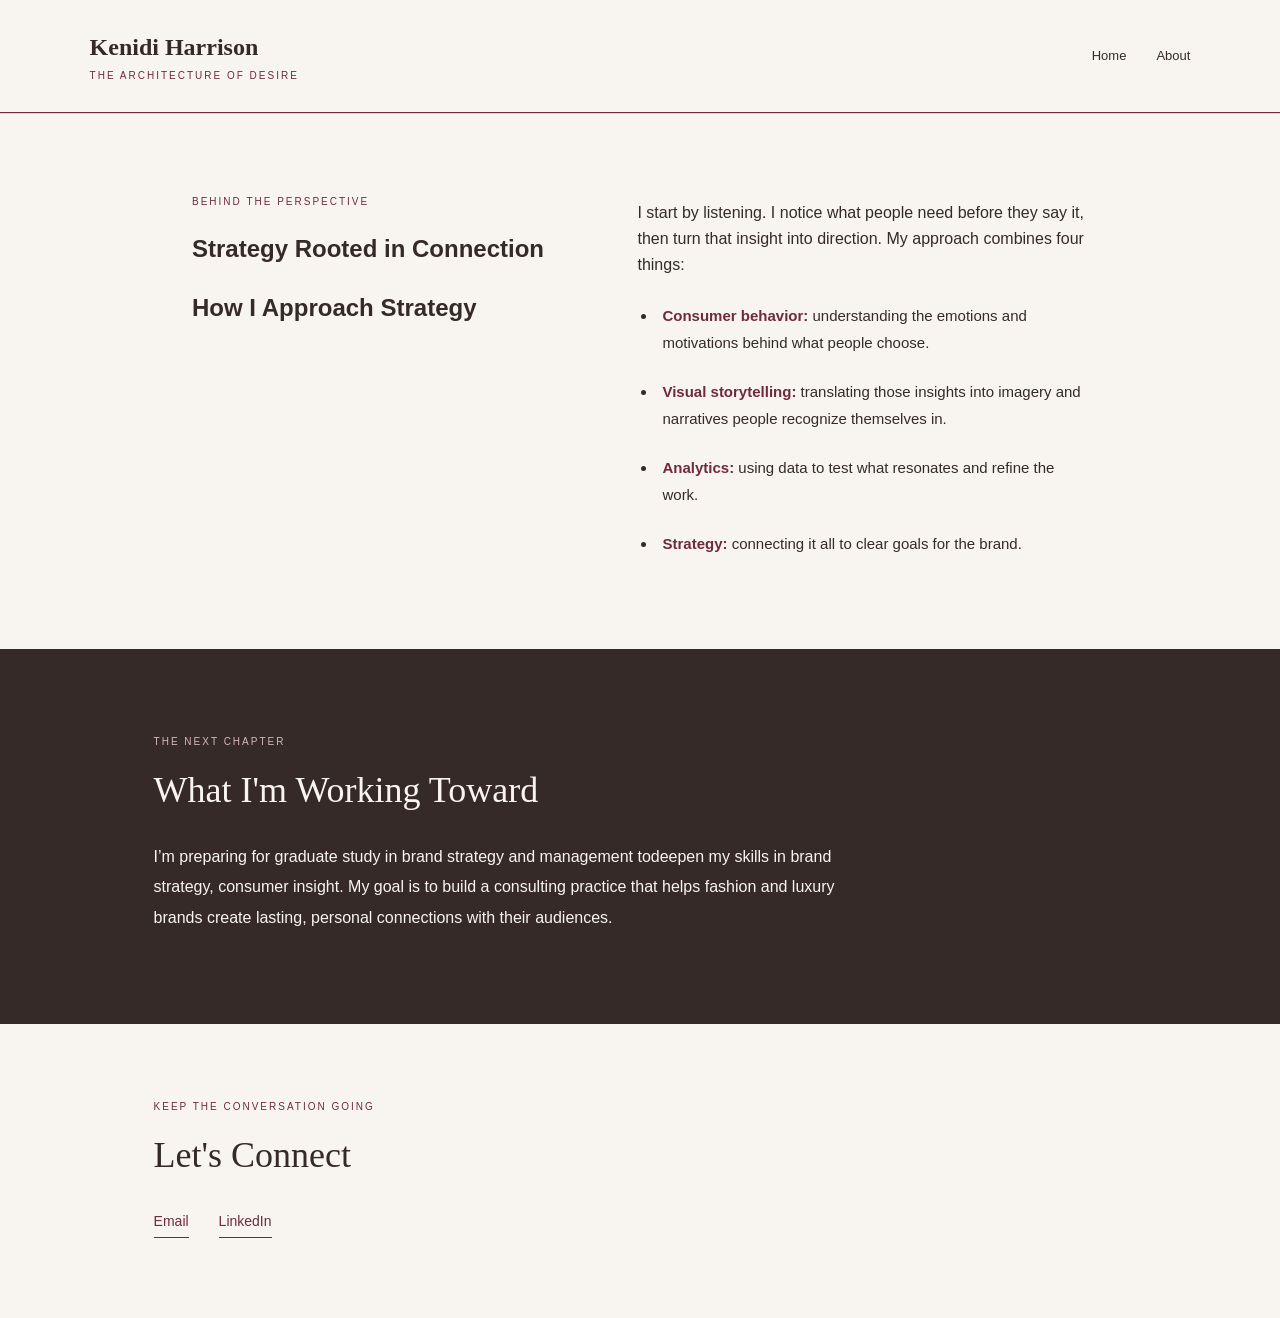
==== aboutportfolio.html @ 0a73293c "Add files via upload" ====
<!DOCTYPE html>
<html lang="en">
<head>
    <meta charset="UTF-8">
    <meta name="viewport" content="width=device-width, initial-scale=1.0">
    <title>About | The Architecture of Desire</title>
    <link rel="stylesheet" href="styles.css">
</head>

<body>
    <header>
        <div class="site-name">
            <a href="indexportfolio.html">Kenidi Harrison</a>
            <p>The Architecture of Desire</p>
        </div>

        <nav>
            <a href="indexportfolio.html">Home</a>
            <a href="aboutportfolio.html">About</a>
        </nav>
    </header>

    <main>
        <section class="about-story">
		<div class="story-heading">
            <p class="eyebrow">BEHIND THE PERSPECTIVE</p>
            <h1>Strategy Rooted in Connection</h1>
            <h2>How I Approach Strategy</h2>
			</div>
       <div class="story-text">
        <p>
            I start by listening. I notice what people need before they
            say it, then turn that insight into direction. My approach
            combines four things:
        </p>

        <ul class="strategy-list">
            <li>
                <strong>Consumer behavior:</strong>
                understanding the emotions and motivations behind what
                people choose.
            </li>
            <li>
                <strong>Visual storytelling:</strong>
                translating those insights into imagery and narratives
                people recognize themselves in.
            </li>
            <li>
                <strong>Analytics:</strong>
                using data to test what resonates and refine the work.
            </li>
            <li>
                <strong>Strategy:</strong>
                connecting it all to clear goals for the brand.
            </li>
        </ul>
    </div>
</section>

<section class="working-toward">
    <p class="eyebrow">THE NEXT CHAPTER</p>
    <h2>What I'm Working Toward</h2>

    <p>
        I’m preparing for graduate study in brand strategy and management todeepen my skills in brand strategy, consumer insight.
		My goal is to build a consulting practice that helps fashion and luxury brands create lasting, personal connections with their audiences.
    </p>
</section>

<section class="connect-section">
    <p class="eyebrow">KEEP THE CONVERSATION GOING</p>
    <h2>Let's Connect</h2>

    <div class="connect-links">
        <a href="mailto:kenidiharrison@gmail.com">Email</a>
        <a href="https://www.linkedin.com/in/kenidi-harrison-039213188/?lipi=urn%3Ali%3Apage%3Ad_flagship3_profile_view_base_contact_details%3BjHnltt2kTHScvM%2Fz82ttsQ%3D%3D" target="_blank">LinkedIn</a>
    </div>
</section>

    </main>
</body>
</html>
---- styles.css ----
/* THE ARCHITECTURE OF DESIRE
   Homepage stylesheet
   Color palette:
   Burgundy: #6F2B3A
   Dark brown: #352A27
   Cream: #F8F5F0
*/

:root {
    --burgundy: #6F2B3A;
    --brown: #352A27;
    --cream: #F8F5F0;
    --muted: #857873;
    --line: #DCD2CA;
    --white: #FFFFFF;
}

a {
    color: var(--brown);
    text-decoration: none;
}
* {
    box-sizing: border-box;
}

html {
    scroll-behavior: smooth;
}

body {
    margin: 0;
    background-color: var(--cream);
    color: var(--brown);
    font-family: Arial, Helvetica, sans-serif;
    line-height: 1.6;
}


header {
    display: flex;
    justify-content: space-between;
    align-items: center;
    padding: 28px 7%;
    border-bottom: 1px solid var(--burgundy);
}
.site-name a {
    font-family: Georgia, "Times New Roman", serif;
    font-size: 24px;
    font-weight: bold;
}
.site-name p{
	          margin: 2px 0 0;
			  color: var(--burgundy);
			  font-size: 10px;
			  letter-spacing: 2px;
			  text-transform: uppercase;
}


nav {
    display: flex;
	flex-direction: row;
    align-items: center;
    gap: 30px;
}

nav a {
    display: block;
    font-size: 13px;
    white-space: nowrap;
}

nav a:hover {
    color: var(--burgundy);
}

.intro {
    display: flex;
    align-items: center;
    gap: 50px;
    padding: 70px 7%;
}

.intro-text {
    flex: 1;
}

.intro-text h1 {
    font-family: Georgia, "Times New Roman", serif;
    font-size: 48px;
    font-weight: normal;
    line-height: 1.1;
    color: var(--brown);
}

.intro-text p {
    font-size: 15px;
    line-height: 1.8;
}

.eyebrow {
    color: var(--burgundy);
    font-size: 10px;
    letter-spacing: 2px;
    text-transform: uppercase;
}

.intro-image {
    flex: 0 0 35%;
}

.intro-image img {
    display: block;
    width: 100%;
    max-width: 320px;
    height: auto;
    object-fit: contain;
    margin: 0 auto;
}
.featured-container {
    width: 100%;
}

.featured-story {
    display: flex;
    flex-direction: row;
    align-items: center;
    gap: 45px;
    margin-bottom: 50px;
    width: 100%;
}

.feature-card {
    position: relative;
    display: block;
    flex: 1;
    min-width: 0;
    height: 350px;
    overflow: hidden;
}

.feature-card img {
    width: 100%;
    height: 100%;
    object-fit: contain;
    background-color: #F8F5F0;
}

.story-description {
    flex: 1;
    min-width: 0;
    padding: 20px;
}

.story-description p {
    font-family: Arial, sans-serif;
    font-size: 16px;
    line-height: 1.8;
    color: #655650;
    margin: 0;
}

@media (max-width: 600px) {
    .featured-story {
        flex-direction: column;
        gap: 15px;
    }

    .feature-card {
        width: 100%;
        flex: auto;
    }

    .story-description {
        width: 100%;
        padding: 10px 0;
    }
}


/* ABOUT PAGE */

.about-intro {
    padding: 90px 12% 100px;
    max-width: 1100px;
}

.about-intro h1 {
    max-width: 800px;
    margin: 18px 0 25px;
    font-family: Georgia, "Times New Roman", serif;
    font-size: 52px;
    font-weight: normal;
    line-height: 1.15;
    color: var(--brown);
}

.about-lead {
    max-width: 550px;
    font-size: 17px;
    line-height: 1.9;
    color: var(--muted);
}
.about-intro {
    padding: 90px 15% 100px;
    max-width: 1100px;
}
.about-story {
    display: grid;
    grid-template-columns: 1fr 1.2fr;
    gap: 70px;
    padding: 70px 15%;
    background-color: var(--cream);
    border-top: 1px solid var(--line);
}
/* STRATEGY APPROACH */

.strategy-list {
    padding-left: 20px;
    margin-top: 25px;
}

.strategy-list li {
    padding-left: 5px;
    margin-bottom: 22px;
    font-size: 15px;
    line-height: 1.8;
}

.strategy-list strong {
    color: var(--burgundy);
}

/* WHAT I'M WORKING TOWARD */

.working-toward {
    padding: 75px 12%;
    background-color: var(--brown);
    color: var(--cream);
}

.working-toward .eyebrow {
    color: #D8B7BE;
}

.working-toward h2,
.connect-section h2 {
    font-family: Georgia, "Times New Roman", serif;
    font-size: 36px;
    font-weight: normal;
    margin: 12px 0 22px;
}

.working-toward > p:last-child {
    max-width: 720px;
    font-size: 16px;
    line-height: 1.9;
}

/* LET'S CONNECT */

.connect-section {
    padding: 65px 12% 80px;
}

.connect-links {
    display: flex;
    flex-wrap: wrap;
    gap: 30px;
    margin-top: 25px;
}

.connect-links a {
    color: var(--burgundy);
    border-bottom: 1px solid var(--burgundy);
    padding-bottom: 5px;
    font-size: 14px;
}

.connect-links a:hover {
    color: var(--brown);
    border-color: var(--brown);
}
.portfolio-card p {
    max-width: 620px;
    font-size: 14px;
    line-height: 1.9;
}

.portfolio-card a {
    display: inline-block;
    margin-top: 10px;
    color: var(--burgundy);
    border-bottom: 1px solid var(--burgundy);
    padding-bottom: 4px;
    font-size: 13px;
}
.portfolio-intro {
    padding: 80px 15% 65px;
}
.portfolio-projects {
    padding: 10px 15% 70px;
}


/* =========================================
   CULTURE OF WELLNESS CASE STUDY
   ========================================= */

/* CASE STUDY INTRODUCTION */

.case-hero {
    padding: 35px 15% 55px;
    background-color: var(--cream);
    color: var(--brown);
}

.case-hero h1 {
    color: var(--brown);
}

.skills-line {
    margin-top: 30px;
    font-size: 12px;
    line-height: 1.8;
    color: var(--muted);
}


/* HERO IMAGE */

.wellness-hero-image {
    padding: 0 15% 50px;
    background-color: var(--cream);
}

.wellness-hero-image img {
    display: block;
    width: 100%;
    max-height: 350px;
    margin-left: auto;
    object-fit: contain;
}


/* APPROACH, BROCHURES AND PROGRAMMING */

.approach-section,
.brochure-section,
.programming-section,
.reflection-section {
    padding: 70px 15%;
    border-bottom: 1px solid var(--line);
    background-color: var(--cream);
    color: var(--brown);
}

.approach-heading,
.gallery-heading {
    max-width: 680px;
    margin-bottom: 35px;
}

.approach-heading h2,
.gallery-heading h2,
.website-copy h2,
.reflection-section h2 {
    margin: 12px 0 18px;
    color: var(--brown);
    font-family: Georgia, "Times New Roman", serif;
    font-size: 36px;
    font-weight: normal;
    line-height: 1.2;
}

.approach-heading > p:last-child,
.gallery-heading > p:last-child {
    color: var(--muted);
    font-size: 15px;
    line-height: 1.9;
}



/* CHALLENGE AND APPROACH */

.challenge-approach {
    width: 70%;
    max-width: 1000px;
    margin: 60px auto;
    display: grid;
    grid-template-columns: 1fr 1fr;
    gap: 60px;
    align-items: start;
    box-sizing: border-box;
}

.challenge-approach .challenge,
.challenge-approach .approach {
    width: 100%;
    margin: 0;
    padding: 0px;
    min-width: 0;
    box-sizing: border-box;
}

.challenge-approach h2 {
    margin-top: 10px;
    margin-bottom: 20px;
}

.challenge-approach p {
    line-height: 1.8;
    overflow-wrap: break-word;
}


/* BROCHURE GALLERY */
.brochure-gallery {
    display: grid;
    grid-template-columns: repeat(2, 1fr);
    gap: 30px;
    max-width: 1000px;
    margin: 40px auto 0;
}

.brochure-gallery figure {
    margin: 0;
}

.brochure-gallery img {
    width: 100%;
    height: 300px;
    object-fit: contain;
    display: block;
}

.brochure-gallery figcaption {
    display: flex;
    justify-content: space-between;
    margin-top: 12px;
}

.brochure-gallery figcaption span:last-child {
    color: var(--muted);
}

.gallery-note,
.image-caption,
.partner-note {
    color: var(--muted);
    font-size: 12px;
    line-height: 1.8;
}
.brochure-section,
.programming-section 
.website-section,
.reflection-section,
.design-principles {
    width: 70%;
    max-width: 1000px;
    margin: 80px auto;
    box-sizing: border-box;
}
    


.gallery-heading {
    width: 100%;
    max-width: none;
    margin: 0 0 35px;
    box-sizing: border-box;
}

/* WEBSITE FEATURE
   Text on the left, screenshot on the right */

.website-section {
    width: 70%;
    max-width: 1000px;
    margin: 80px auto;
    display: grid;
    grid-template-columns: 1fr 1fr;
    gap: 50px;
    align-items: center;
    box-sizing: border-box;
}

.website-copy {
    width: 100%;
    min-width: 0;
    margin: 0;
    box-sizing: border-box;
}

.website-image {
    width: 100%;
    min-width: 0;
    box-sizing: border-box;
}

.website-image img {
    display: block;
    width: 100%;
    height: auto;
}
}

/* Keep the screenshot clickable */

.website-image a {
    display: block;
    cursor: pointer;
}

.website-image a:hover img {
    opacity: 0.85;
    transition: opacity 0.2s ease;
}


/* PROPOSED PROGRAMMING */

.program-feature {
    padding: 35px;
    background-color: var(--white);
    border-left: 3px solid var(--burgundy);
}

.program-feature h3 {
    margin: 12px 0;
    font-family: Georgia, "Times New Roman", serif;
    font-size: 30px;
    font-weight: normal;
}

.program-feature p:last-child {
    font-size: 14px;
    line-height: 1.9;
}

.program-ideas {
    display: grid;
    grid-template-columns: repeat(2, minmax(0, 1fr));
    gap: 40px;
    margin-top: 30px;
}

.program-ideas article {
    padding-top: 20px;
    border-top: 1px solid var(--line);
}

.partner-list {
    margin-top: 45px;
    padding-top: 25px;
    border-top: 1px solid var(--line);
}

.partner-list > p:not(.eyebrow) {
    font-size: 14px;
    line-height: 1.9;
}


/* DESIGN PRINCIPLES */

.design-list {
    padding: 12%;
    list-style: none;
}

.design-list li {
    display: flex;
    flex-direction: column;
    gap: 5px;
    padding: 18px 12%;
    border-bottom: 1px solid var(--line);
}

.design-list strong {
    color: var(--burgundy);
    font-size: 14px;
}

.design-list span {
    font-size: 14px;
    line-height: 1.8;
}



/* REFLECTION */

.reflection-section h2 {
    max-width: 650px;
}

.reflection-section > p:not(.eyebrow),
.case-ending > p:not(.eyebrow) {
    max-width: 720px;
    margin-bottom: 28px;
    font-size: 15px;
    line-height: 1.9;
}


/* FINAL CASE STUDY SECTION */

.case-ending {
    padding: 70px 15%;
    background-color: var(--brown);
    color: var(--cream);
}

.case-ending .eyebrow {
    color: #D8B7BE;
}

.case-ending h2 {
    color: var(--cream);
    font-family: Georgia, "Times New Roman", serif;
    font-size: 36px;
    font-weight: normal;
}

.case-ending > p:not(.eyebrow) {
    max-width: 700px;
}

@media (max-width: 700px) {
    .challenge-approach,
    .brochure-section,
    .programming-section,
    .website-section {
        width: 84%;
        grid-template-columns: 1fr;
        gap: 30px;
    }
}

/* JAMES AVERY CASE STUDY */

.james-avery-case h2 {
    color: var(--brown);
    font-family: Georgia, "Times New Roman", serif;
    font-size: 34px;
    font-weight: normal;
    line-height: 1.25;
}

.james-avery-case h3 {
    color: var(--brown);
    font-family: Georgia, "Times New Roman", serif;
    font-size: 23px;
    font-weight: normal;
}

.james-challenge {
    width: 70%;
    max-width: 1000px;
    margin: 80px auto;
    display: grid;
    grid-template-columns: 0.8fr 1.2fr;
    gap: 60px;
    align-items: start;
}

.james-challenge p,
.james-approach p,
.james-mockup-section > p,
.james-results p,
.james-reflection p,
.james-takeaway p,
.james-future p {
    line-height: 1.8;
}

.james-approach {
    width: 70%;
    max-width: 1000px;
    margin: 100px auto;
}

.james-section-heading {
    max-width: 650px;
    margin-bottom: 45px;
}

.james-approach-list article {
    display: grid;
    grid-template-columns: 55px 1fr;
    gap: 25px;
    padding: 30px 0;
    border-top: 1px solid var(--line);
}

.approach-number {
    color: var(--burgundy);
    font-family: Georgia, "Times New Roman", serif;
    font-size: 25px;
}

.james-approach-list h3 {
    margin-top: 0;
    margin-bottom: 10px;
}

.james-approach-list p {
    margin-top: 0;
    max-width: 650px;
}

.james-mockup-section {
    width: 70%;
    max-width: 1000px;
    margin: 100px auto;
}

.james-mockup-section > p:not(.eyebrow) {
    max-width: 650px;
}

.james-mockup {
    margin: 40px 0 0;
}

.james-mockup img {
    display: block;
    width: 70%;
    max-width: 650px;
    height: auto;
    border: 1px solid var(--line);
    margin: 0 auto;
}

.james-mockup figcaption {
    margin-top: 12px;
    color: var(--muted);
    font-size: 13px;
    line-height: 1.6;
}

.james-results {
    width: 70%;
    max-width: 1000px;
    margin: 100px auto;
}

.james-results-grid {
    display: grid;
    grid-template-columns: repeat(3, 1fr);
    gap: 35px;
    margin-top: 40px;
}

.james-results-grid article {
    border-top: 1px solid var(--line);
    padding-top: 20px;
}

.james-results-grid .result-number {
    color: var(--burgundy);
    font-family: Georgia, "Times New Roman", serif;
    font-size: 24px;
}

.james-results-grid h3 {
    margin-bottom: 10px;
}

.james-reflection,
.james-takeaway,
.james-future {
    width: 70%;
    max-width: 800px;
    margin: 100px auto;
}

.james-future {
    padding-bottom: 70px;
    border-bottom: 1px solid var(--line);
}

.james-future a {
    display: inline-block;
    margin-top: 15px;
    color: var(--burgundy);
    text-decoration: none;
}

.james-future a:hover {
    text-decoration: underline;
}

@media (max-width: 700px) {
    .james-challenge,
    .james-approach,
    .james-mockup-section,
    .james-results,
    .james-reflection,
    .james-takeaway,
    .james-future {
        width: 84%;
    }

    .james-challenge {
        grid-template-columns: 1fr;
        gap: 15px;
    }

    .james-results-grid {
        grid-template-columns: 1fr;
        gap: 25px;
    }

    .james-approach-list article {
        grid-template-columns: 40px 1fr;
        gap: 15px;
    }

    .james-avery-case h2 {
        font-size: 29px;
    }
    }


/* SELECTED WORK GALLERY */

.gallery-page {
    background-color: var(--cream);
    padding-bottom: 80px;
}

.gallery-intro {
    width: 70%;
    max-width: 1000px;
    margin: 0 auto;
    padding: 90px 0 45px;
    box-sizing: border-box;
}

.gallery-intro h1 {
    color: var(--brown);
    font-family: Georgia, "Times New Roman", serif;
    font-size: 54px;
    font-weight: normal;
    margin: 15px 0 20px;
}

.gallery-intro > p:last-child {
    max-width: 620px;
    color: var(--brown);
    line-height: 1.8;
}

.gallery-section {
    width: 70%;
    max-width: 1000px;
    margin: 0 auto;
    padding: 35px 0 45px;
    box-sizing: border-box;
}

.gallery-section-heading {
    max-width: 680px;
    margin-bottom: 30px;
}

.gallery-section-heading h2 {
    color: var(--brown);
    font-family: Georgia, "Times New Roman", serif;
    font-size: 34px;
    font-weight: normal;
    line-height: 1.25;
    margin: 12px 0;
}

.gallery-section-heading > p:last-child {
    color: var(--muted);
    font-size: 15px;
    line-height: 1.8;
}

.gallery-page .eyebrow {
    color: var(--burgundy);
    font-size: 11px;
    letter-spacing: 1.5px;
    line-height: 1.6;
}

.gallery-grid {
    display: grid;
    grid-template-columns: repeat(2, minmax(0, 1fr));
    gap: 40px 30px;
}

.gallery-item {
    margin: 0;
    min-width: 0;
}


.gallery-page .gallery-item img {
    display: block;
    width: 150%;
    max-width: 400px;
    height: 380px;
    object-fit: contain;
    margin: 0 auto;
}
.gallery-caption {
    padding-top: 14px;
}

.gallery-caption h3 {
    color: var(--brown);
    font-family: Georgia, "Times New Roman", serif;
    font-size: 22px;
    font-weight: normal;
    margin: 0 0 8px;
}

.gallery-caption p {
    color: var(--muted);
    font-size: 13px;
    line-height: 1.7;
    margin: 0;
}


/* BACK TO HOME */

.gallery-back {
    width: 75%;
    max-width: 1000px;
    margin: 45px auto 0;
}

.gallery-back a {
    color: var(--burgundy);
    text-decoration: none;
}

.gallery-back a:hover {
    text-decoration: underline;
}

/* MOBILE LAYOUT */

@media (max-width: 700px) {

    .gallery-intro,
    .gallery-section,
    .gallery-back {
        width: 700%;
    }

    .gallery-intro {
        padding-top: 60px;
    }

    .gallery-intro h1 {
        font-size: 42px;
   }
    .gallery-section {
        padding: 25px 0 35px;
   }

    .gallery-section-heading h2 {
        font-size: 29px;
    }

    .gallery-grid {
        grid-template-columns: 1fr;
        gap: 30px;
    }
}

/* CONSISTENT SECTION HEADING ALIGNMENT */

.approach-heading,
.gallery-heading,
.website-copy,
.reflection-section,
.design-principles .case-copy {
    padding-left: 0;
    margin-left: 0;
}

.approach-heading h2,
.gallery-heading h2,
.website-copy h2,
.design-principles h2,
.reflection-section h2 {
    padding: 0;
    margin-left: 0;
    text-align: left;
}
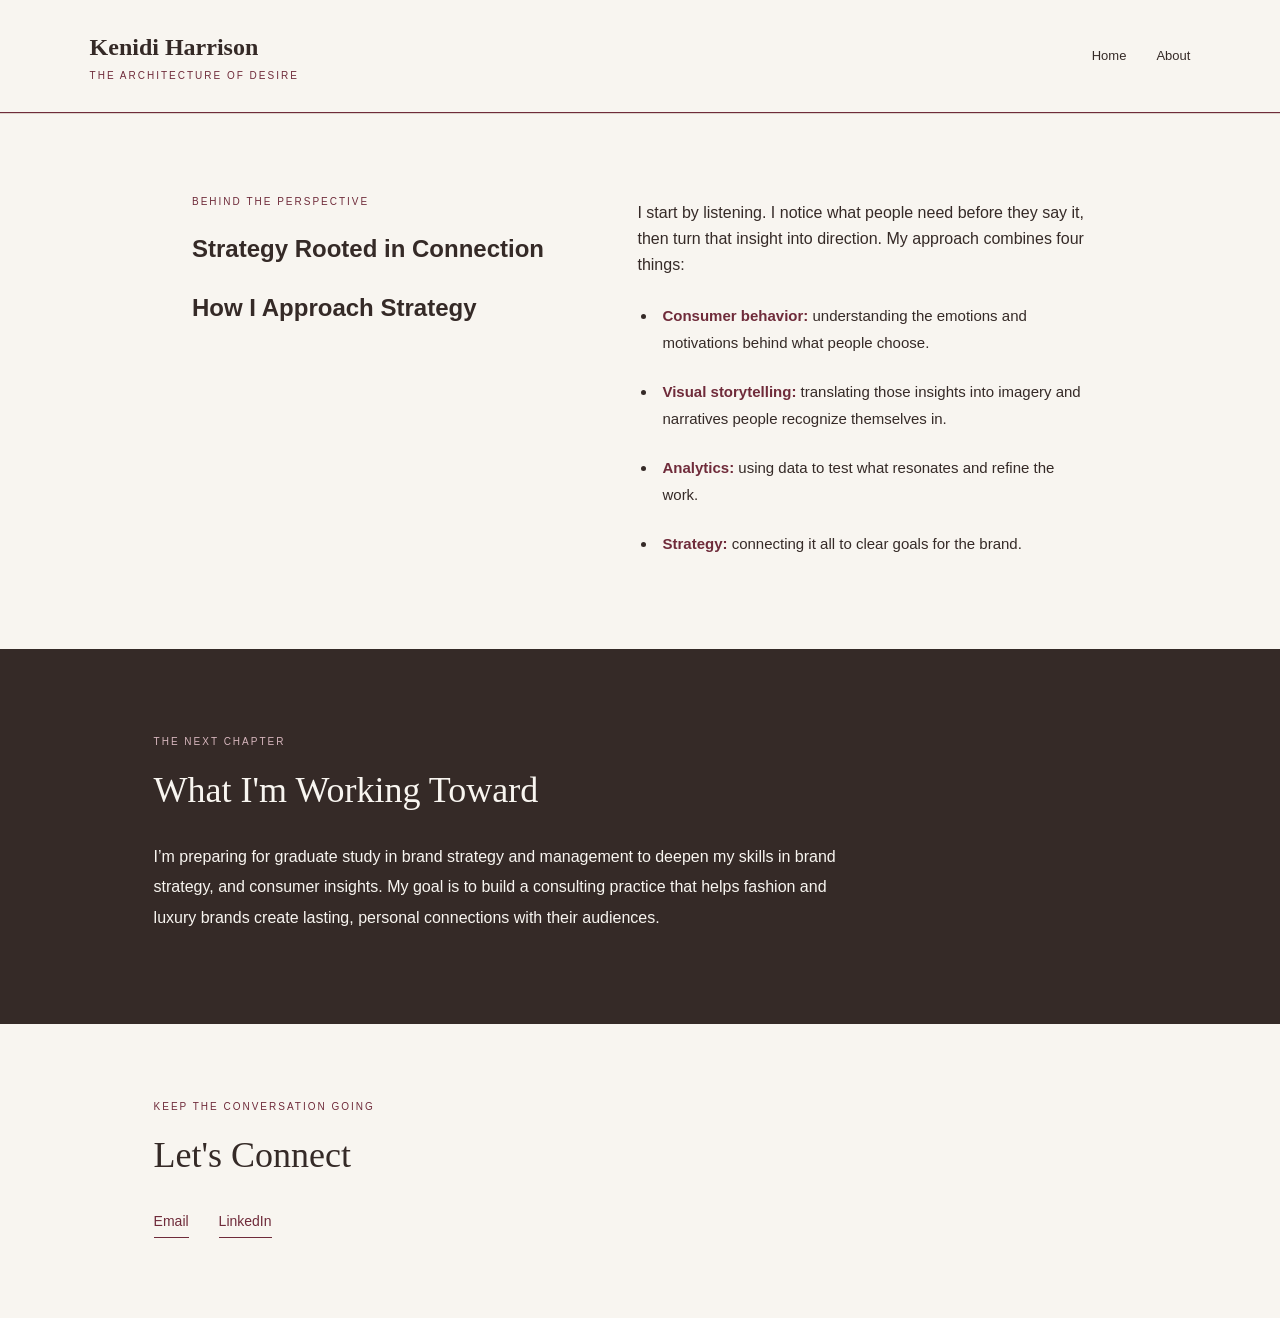
==== commit 36844ebc: "Add files via upload" ====
--- a/aboutportfolio.html
+++ b/aboutportfolio.html
@@ -10,12 +10,12 @@
 <body>
     <header>
         <div class="site-name">
-            <a href="indexportfolio.html">Kenidi Harrison</a>
+            <a href="index.html">Kenidi Harrison</a>
             <p>The Architecture of Desire</p>
         </div>
 
         <nav>
-            <a href="indexportfolio.html">Home</a>
+            <a href="index.html">Home</a>
             <a href="aboutportfolio.html">About</a>
         </nav>
     </header>
@@ -62,7 +62,7 @@
     <h2>What I'm Working Toward</h2>
 
     <p>
-        I’m preparing for graduate study in brand strategy and management todeepen my skills in brand strategy, consumer insight.
+        I’m preparing for graduate study in brand strategy and management to deepen my skills in brand strategy, and consumer insights.
 		My goal is to build a consulting practice that helps fashion and luxury brands create lasting, personal connections with their audiences.
     </p>
 </section>
